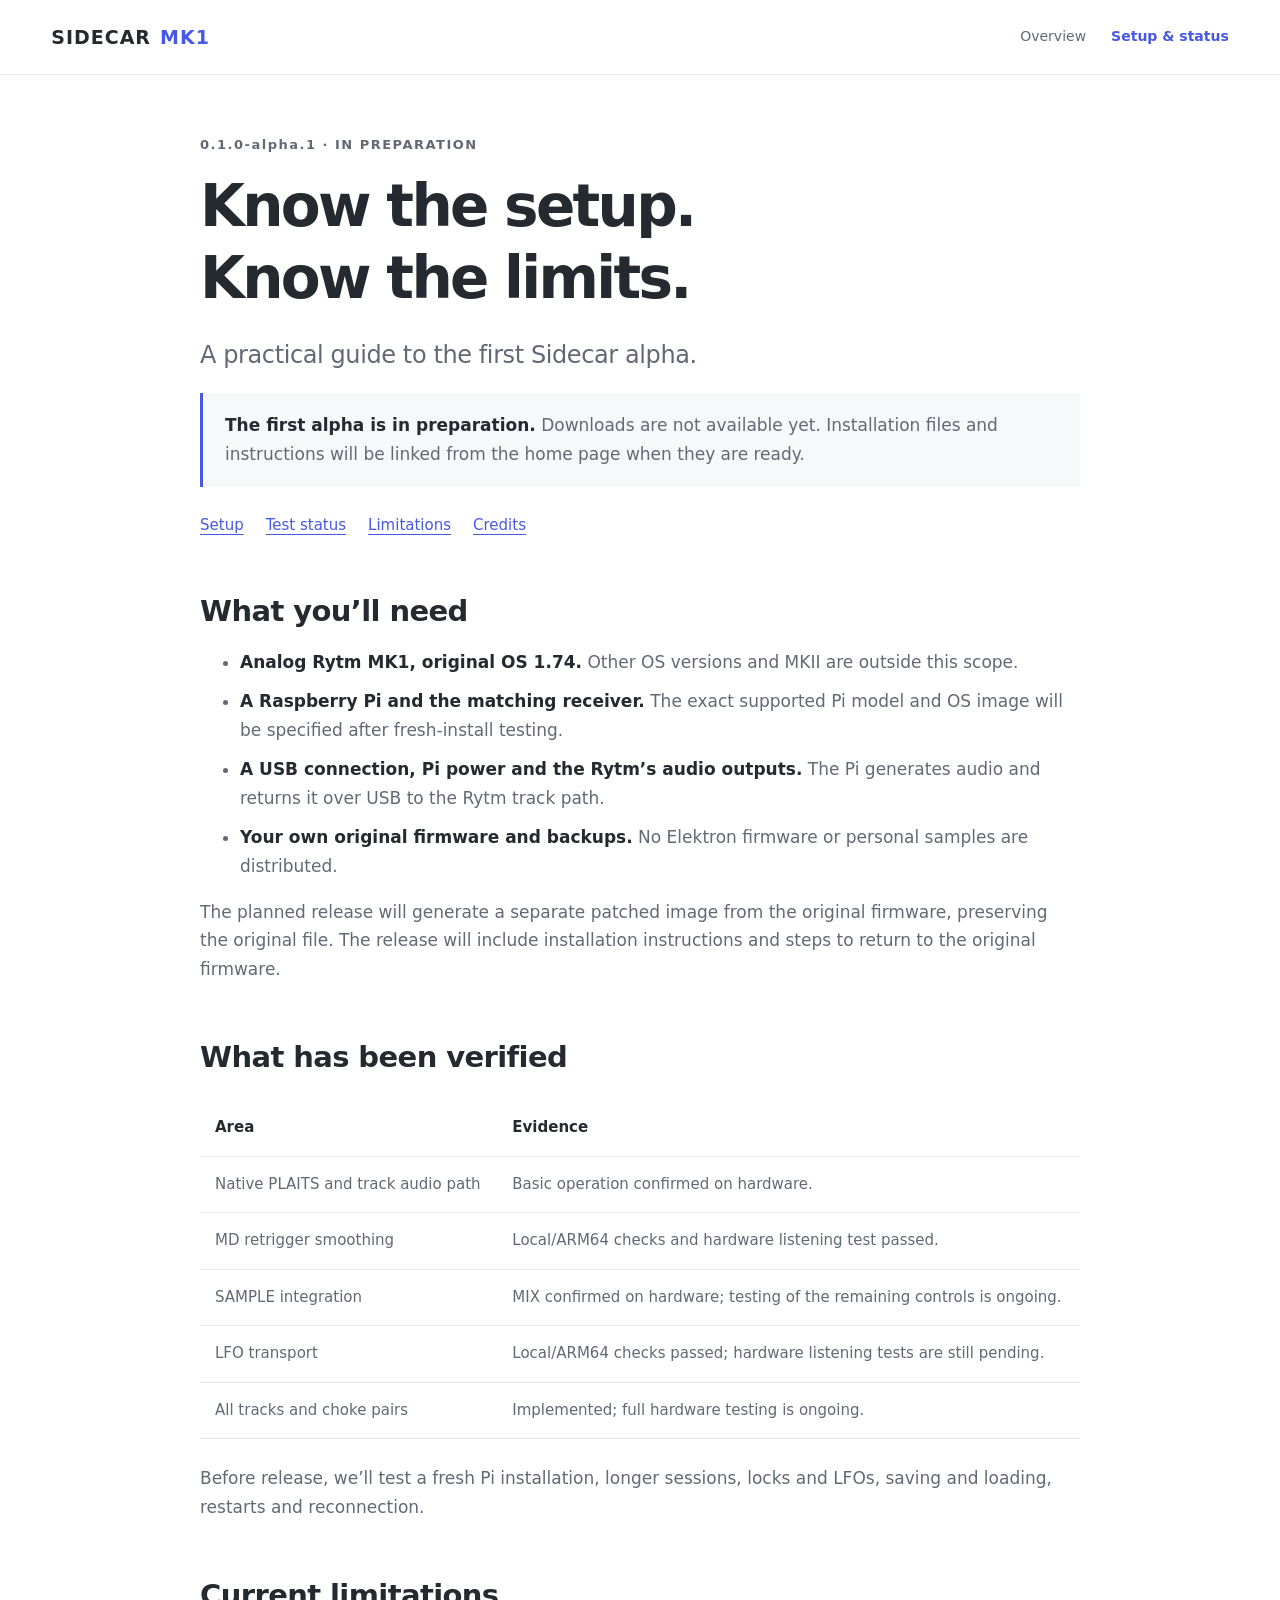
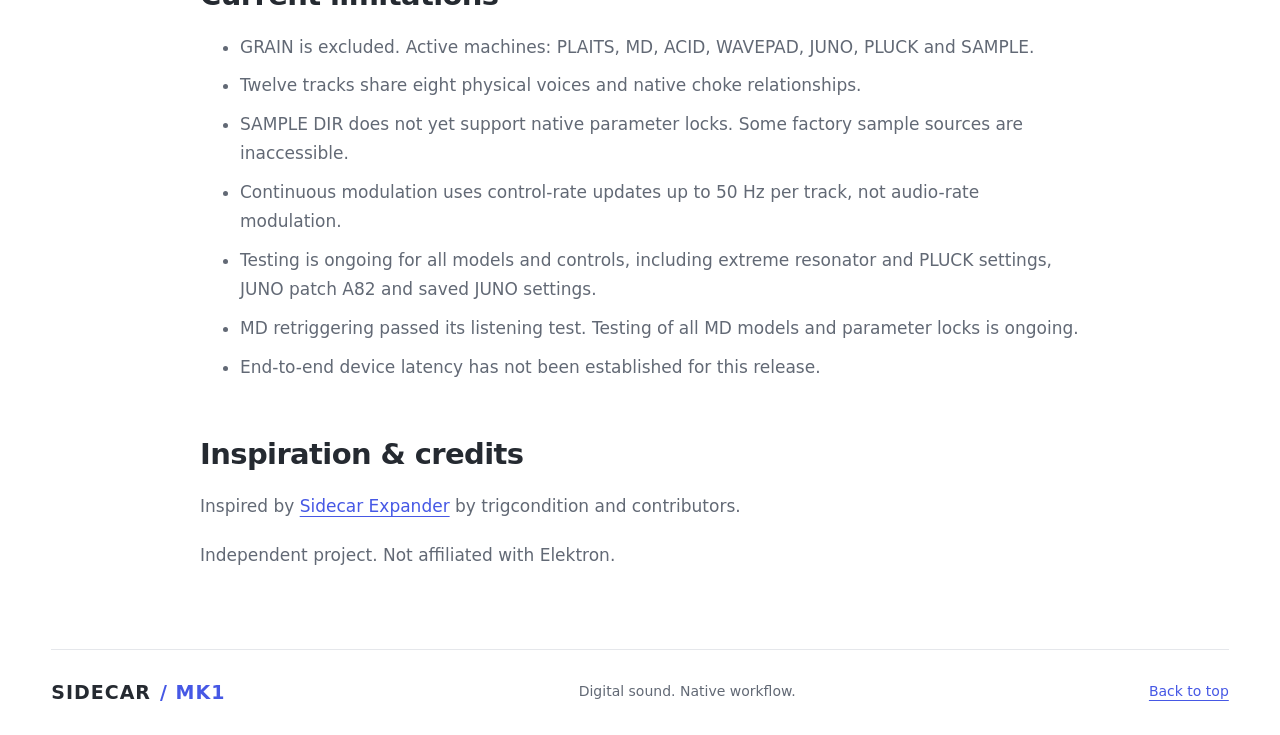
==== site/guide.html @ 12b9b9e6 "Publish Sidecar MK1 website" ====
<!doctype html>
<html lang="en">
<head>
<meta charset="utf-8">
<meta name="viewport" content="width=device-width, initial-scale=1">
<title>Guide &amp; status — MK1 Sidecar</title>
<meta name="description" content="Requirements, alpha scope, hardware verification and credits for Analog Rytm MK1 Sidecar.">
<link rel="icon" href="mark.svg" type="image/svg+xml">
<link rel="stylesheet" href="style.css">
</head>
<body>
<a class="skip" href="#main">Skip to content</a>
<header class="masthead">
<div class="wrap header-inner">
<a class="brand" href="index.html">SIDECAR <span>MK1</span></a>
<nav aria-label="Main navigation">
<a href="index.html">Overview</a>
<a href="guide.html" aria-current="page">Setup &amp; status</a>
</nav>
</div>
</header>
<main class="wrap guide" id="main">
<p class="eyebrow">0.1.0-alpha.1 · IN PREPARATION</p>
<h1>Know the setup.<br>Know the limits.</h1>
<p class="lead">A practical guide to the first Sidecar alpha.</p>
<div class="notice">
<p>
<strong>The first alpha is in preparation.</strong> Downloads are not available yet. Installation files and instructions will be linked from the home page when they are ready.</p>
</div>
<nav aria-label="Guide sections">
<a href="#setup">Setup</a>
<a href="#status">Test status</a>
<a href="#limits">Limitations</a>
<a href="#credits">Credits</a>
</nav>
<h2 id="setup">What you’ll need</h2>
<ul>
<li>
<strong>Analog Rytm MK1, original OS 1.74.</strong> Other OS versions and MKII are outside this scope.</li>
<li>
<strong>A Raspberry Pi and the matching receiver.</strong> The exact supported Pi model and OS image will be specified after fresh-install testing.</li>
<li>
<strong>A USB connection, Pi power and the Rytm’s audio outputs.</strong> The Pi generates audio and returns it over USB to the Rytm track path.</li>
<li>
<strong>Your own original firmware and backups.</strong> No Elektron firmware or personal samples are distributed.</li>
</ul>
<p>The planned release will generate a separate patched image from the original firmware, preserving the original file. The release will include installation instructions and steps to return to the original firmware.</p>
<h2 id="status">What has been verified</h2>
<table>
<thead>
<tr>
<th scope="col">Area</th>
<th scope="col">Evidence</th>
</tr>
</thead>
<tbody>
<tr>
<td>Native PLAITS and track audio path</td>
<td>Basic operation confirmed on hardware.</td>
</tr>
<tr>
<td>MD retrigger smoothing</td>
<td>Local/ARM64 checks and hardware listening test passed.</td>
</tr>
<tr>
<td>SAMPLE integration</td>
<td>MIX confirmed on hardware; testing of the remaining controls is ongoing.</td>
</tr>
<tr>
<td>LFO transport</td>
<td>Local/ARM64 checks passed; hardware listening tests are still pending.</td>
</tr>
<tr>
<td>All tracks and choke pairs</td>
<td>Implemented; full hardware testing is ongoing.</td>
</tr>
</tbody>
</table>
<p>Before release, we’ll test a fresh Pi installation, longer sessions, locks and LFOs, saving and loading, restarts and reconnection.</p>
<h2 id="limits">Current limitations</h2>
<ul>
<li>GRAIN is excluded. Active machines: PLAITS, MD, ACID, WAVEPAD, JUNO, PLUCK and SAMPLE.</li>
<li>Twelve tracks share eight physical voices and native choke relationships.</li>
<li>SAMPLE DIR does not yet support native parameter locks. Some factory sample sources are inaccessible.</li>
<li>Continuous modulation uses control-rate updates up to 50 Hz per track, not audio-rate modulation.</li>
<li>Testing is ongoing for all models and controls, including extreme resonator and PLUCK settings, JUNO patch A82 and saved JUNO settings.</li>
<li>MD retriggering passed its listening test. Testing of all MD models and parameter locks is ongoing.</li>
<li>End-to-end device latency has not been established for this release.</li>
</ul>
<h2 id="credits">Inspiration &amp; credits</h2>
<p>Inspired by <a href="https://trigcondition.github.io/sidecar-expander/">Sidecar Expander</a> by trigcondition and contributors.</p>
<p>Independent project. Not affiliated with Elektron.</p>
</main>
<footer class="wrap footer">
<a class="brand" href="index.html">SIDECAR <span> / MK1</span>
</a>
<p>Digital sound. Native workflow.</p>
<a href="#main">Back to top</a>
</footer>
</body>
</html>
---- site/style.css ----
@charset "UTF-8";
:root {
  color-scheme: light;
  --bg: #fff;
  --text: #252a31;
  --muted: #626975;
  --line: #e5e7eb;
  --surface: #f7f8fa;
  --accent: #4658e5;
  --accent-soft: #a5c2fc;
  --accent-tint: #eef5ff;
  --sans: -apple-system, BlinkMacSystemFont, "SF Pro Text", system-ui, "Segoe UI", sans-serif;
}
* { box-sizing: border-box; }
html { scroll-behavior: smooth; scroll-padding-top: 100px; }
body { margin: 0; background: var(--bg); color: var(--text); font: 17px/1.7 var(--sans); }
[hidden] { display: none !important; }
a { color: var(--accent); text-underline-offset: 4px; }
a:hover { text-decoration-thickness: 2px; }
a:focus-visible { outline: 3px solid var(--accent); outline-offset: 5px; }
img { max-width: 100%; height: auto; }
p { margin: 0 0 20px; }
h1, h2, h3 { line-height: 1.25; margin-top: 0; letter-spacing: -.6px; }
h2 { font-size: 29px; margin-bottom: 19px; font-weight: 650; }
.wrap { width: min(1200px, 92%); margin-inline: auto; }
.skip { position: absolute; top: -100px; left: 1rem; z-index: 30; background: #fff; padding: 12px 20px; }
.skip:focus { top: 10px; }
.masthead { position: sticky; top: 0; z-index: 10; background: #fffffff5; border-bottom: 1px solid var(--line); }
.header-inner { min-height: 74px; display: flex; justify-content: space-between; align-items: center; gap: 25px; }
.brand { color: var(--text); font: 750 19px/1.3 var(--sans); letter-spacing: 1px; text-decoration: none; display: flex; align-items: center; gap: 9px; }
.brand span { color: var(--accent); }
.masthead nav { display: flex; gap: 25px; font-size: 14px; }
.masthead nav a { text-decoration: none; color: var(--muted); }
.masthead nav a[aria-current] { color: var(--accent); font-weight: 600; }
.docs-layout { display: grid; grid-template-columns: 210px minmax(0, 1fr); gap: 65px; }
.sidebar { border-right: 1px solid var(--line); padding-top: 45px; }
.sidebar nav { position: sticky; top: 110px; padding-right: 22px; }
.nav-title { font: 650 13px/1.4 var(--sans); letter-spacing: 1px; margin-bottom: 19px; }
.sidebar a { display: block; color: var(--muted); font-size: 14px; text-decoration: none; padding: 6px 0; }
.sidebar a:hover { color: var(--accent); }
.sidebar-note { border-top: 1px solid var(--line); margin-top: 25px; padding-top: 20px; font-size: 13px; color: var(--muted); }
.home-content { max-width: 850px; padding-top: 58px; min-width: 0; }
.eyebrow { color: var(--accent); font: 600 13px/1.6 var(--sans); letter-spacing: 1.5px; margin-bottom: 14px; }
h1 { font-size: clamp(44px, 5.4vw, 68px); letter-spacing: -2.7px; margin-bottom: 22px; }
h1 span { color: var(--accent); }
.lead { font-size: 24px; line-height: 1.5; font-weight: 450; letter-spacing: -.4px; }
.version { font-size: 14px; color: var(--muted); }
.actions { display: flex; gap: 14px; flex-wrap: wrap; margin: 26px 0 36px; }
.button { border-radius: 5px; padding: 10px 20px; color: #fff; background: var(--accent); border: 1px solid var(--accent); font-size: 15px; font-weight: 600; text-decoration: none; }
.button:hover { background: #3845ca; }
.button.secondary { color: var(--text); background: var(--surface); border-color: var(--line); }
.button.secondary:hover { background: #eceef1; }
.origin { color: var(--muted); font-size: 14px; }
.video-section { margin: 44px 0 12px; }
.video-section > p { color: var(--muted); }
.video-placeholder { position: relative; overflow: hidden; aspect-ratio: 16 / 9; display: flex; flex-direction: column; align-items: center; justify-content: center; padding: 25px; text-align: center; background: #20242a; color: #f5f5f5; border-radius: 7px; }
.video-placeholder > :not(svg) { position: relative; }
.video-illo { position: absolute; left: -2%; width: 104%; top: 50%; transform: translateY(-50%); opacity: .22; --accent: #a5c2fc; --accent-soft: #637ef1; }
.video-wordmark { font: 700 clamp(24px, 3.5vw, 44px)/1.3 var(--sans); letter-spacing: -1px; margin-bottom: 25px; }
.video-wordmark span { color: #a5c2fc; }
.video-placeholder p { font-size: 18px; margin-bottom: 8px; }
.video-placeholder > span { color: #bfc5ce; font-size: 14px; }
.video-player { aspect-ratio: 16 / 9; background: #20242a; border-radius: 7px; overflow: hidden; }
.video-player iframe { display: block; width: 100%; height: 100%; border: 0; }
.video-fallback { margin-top: 12px; font-size: 14px; }
.illo { fill: none; stroke: var(--accent); stroke-width: 1.25; stroke-linecap: round; stroke-linejoin: round; }
.illo * { vector-effect: non-scaling-stroke; }
.illo .soft { stroke: var(--accent-soft); }
.illo .fill-soft { fill: var(--accent-tint); stroke: none; }
.hero-art { margin: 8px 0 38px; padding: 30px 32px; border: 1px solid var(--line); border-radius: 10px; background: radial-gradient(circle at 1px 1px, #e0e3ee 1px, transparent 0) 0 0 / 18px 18px, var(--surface); }
.hero-art svg { display: block; width: 100%; height: auto; }
.hero-signal { stroke-dasharray: 3 12; animation: signal 1.6s linear infinite; }
.pad-hit { animation: pad 3.2s ease-in-out infinite; }
.pad-hit-2 { animation-delay: 1.6s; }
@keyframes signal { to { stroke-dashoffset: -30; } }
@keyframes pad { 0%, 40%, 100% { fill: transparent; } 8% { fill: var(--accent-tint); } }
.feature-art { float: right; width: 220px; margin: 4px 0 18px 34px; padding: 14px; border: 1px solid var(--line); border-radius: 10px; background: var(--surface); }
.feature-art svg { display: block; width: 100%; height: auto; }
.feature::after { content: ""; display: block; clear: both; }
.feature { padding-top: 44px; margin-top: 44px; border-top: 1px solid var(--line); }
.feature .eyebrow { margin-bottom: 10px; }
.machine-list { display: grid; grid-template-columns: 1fr 1fr; gap: 14px; margin: 27px 0 20px; }
.machine-list > div { display: grid; grid-template-columns: 48px 1fr; column-gap: 16px; align-items: center; padding: 16px 18px; border: 1px solid var(--line); border-radius: 8px; background: var(--bg); transition: border-color .2s, background .2s; }
.machine-list > div:hover { border-color: var(--accent-soft); background: var(--accent-tint); }
.machine-list > div:last-child:nth-child(odd) { grid-column: 1 / -1; }
.machine-icon { grid-row: span 2; width: 48px; height: 48px; }
.machine-list dt { font: 650 16px/1.5 var(--sans); margin-bottom: 5px; }
.machine-list dd { margin: 0; color: var(--muted); font-size: 15px; }
.note { font-size: 14px; color: var(--muted); }
.badge { display: inline-block; margin-right: 7px; padding: 2px 8px; border-radius: 4px; font-size: 12px; font-weight: 600; color: #303ca3; background: #eef5ff; }
.signal-flow { list-style: none; display: grid; grid-template-columns: repeat(3, 1fr); border: 1px solid var(--line); border-radius: 6px; background: var(--surface); padding: 0; margin: 28px 0 0; }
.signal-flow li { position: relative; padding: 22px; border-right: 1px solid var(--line); }
.signal-flow li:not(:last-child)::after { content: ""; position: absolute; right: -7px; top: 50%; width: 12px; height: 12px; border-top: 1px solid var(--accent-soft); border-right: 1px solid var(--accent-soft); background: var(--surface); transform: translateY(-50%) rotate(45deg); z-index: 1; }
.flow-icon { display: block; width: 64px; height: 44px; margin-bottom: 14px; }
.signal-flow li:last-child { border: 0; }
.signal-flow strong { display: block; font-size: 18px; margin-bottom: 7px; }
.signal-flow span { font-size: 14px; color: var(--muted); display: block; }
/* Native disclosure controls keep every machine accessible without JavaScript. */
.screen-gallery { display: grid; gap: 10px; margin-top: 27px; }
.screen-machine { border: 1px solid var(--line); border-radius: 8px; background: var(--bg); overflow: hidden; transition: border-color .2s; }
.screen-machine:hover, .screen-machine[open] { border-color: var(--accent-soft); }
.screen-machine summary { display: flex; align-items: center; gap: 16px; padding: 14px 18px; cursor: pointer; list-style: none; transition: background .2s; }
.screen-machine summary::-webkit-details-marker { display: none; }
.screen-machine summary:hover, .screen-machine[open] summary { background: var(--accent-tint); }
.screen-machine summary:focus-visible { outline: 3px solid var(--accent); outline-offset: -3px; }
.screen-icon { flex: none; width: 36px; height: 36px; }
.screen-name { font: 650 16px/1.5 var(--sans); }
.screen-machine[open] .screen-name { color: var(--accent); }
.screen-summary { color: var(--muted); font: 600 12px/1.6 var(--sans); letter-spacing: 1.5px; }
.screen-toggle { flex: none; width: 16px; height: 16px; margin-left: auto; }
.screen-toggle-v { transform-origin: 8px 8px; transition: transform .2s; }
.screen-machine[open] .screen-toggle-v { transform: rotate(90deg); }
.screen-pair { display: grid; grid-template-columns: repeat(2, minmax(0, 1fr)); gap: 22px; padding: 22px 18px; border-top: 1px solid var(--line); background: var(--surface); }
.screen-panel { margin: 0; min-width: 0; }
.screen-panel figcaption { margin-bottom: 10px; color: var(--accent); font: 600 12px/1.6 var(--sans); letter-spacing: 1.5px; }
.screen-panel a { display: block; padding: 12px; border: 1px solid #20242a; border-radius: 7px; background: #20242a; box-shadow: inset 0 0 0 4px #20242a, inset 0 0 0 5px #a5c2fc33; transition: border-color .2s; }
.screen-panel a:hover { border-color: var(--accent-soft); }
.screen-panel a:focus-visible { outline: 3px solid var(--accent); outline-offset: 3px; }
.screen-panel img { display: block; width: 100%; height: auto; image-rendering: pixelated; }
.screen-note { margin: 0; padding: 0 18px 20px; background: var(--surface); font-size: 14px; color: var(--muted); }
.resource-links { display: grid; gap: 0; }
.resource-links a { text-decoration: none; padding: 17px 0; border-bottom: 1px solid var(--line); }
.resource-links strong, .resource-links span { display: block; }
.resource-links strong { font-size: 16px; }
.resource-links span { font-size: 14px; color: var(--muted); }
.resource-links a:hover strong { text-decoration: underline; }
.page-footer { margin-top: 55px; padding: 28px 0 45px; border-top: 1px solid var(--line); }
.page-footer p { font-size: 13px; color: var(--muted); margin-bottom: 10px; }
.guide { max-width: 880px; padding-block: 60px; }
.guide h1 { font-size: clamp(40px, 5vw, 58px); }
.guide h2 { margin-top: 55px; }
.guide p, .guide li { color: var(--muted); }
.guide strong { color: var(--text); }
.guide li { margin-bottom: 10px; }
.guide code { font: 14px var(--sans); overflow-wrap: anywhere; }
.guide .notice { border-left: 3px solid var(--accent); padding: 18px 22px; background: var(--surface); margin-bottom: 26px; }
.guide .notice p { margin: 0; }
.guide nav { display: flex; flex-wrap: wrap; gap: 22px; font-size: 15px; }
.guide table { border-collapse: collapse; width: 100%; margin: 25px 0; font-size: 15px; }
.guide td, .guide th { text-align: left; padding: 15px; border-bottom: 1px solid var(--line); vertical-align: top; }
.guide td { color: var(--muted); }
.footer { border-top: 1px solid var(--line); padding-block: 30px; display: flex; gap: 25px; justify-content: space-between; font-size: 14px; }
.footer p { color: var(--muted); margin: 0; }
@media (max-width: 960px) {
  .feature-art { width: 180px; margin-left: 24px; }
  .docs-layout { grid-template-columns: 175px minmax(0, 1fr); gap: 35px; }
  .signal-flow li { padding: 16px; }
}
@media (max-width: 720px) {
  .screen-pair { grid-template-columns: 1fr; gap: 18px; padding: 18px 16px; }
  .screen-machine summary { gap: 12px; padding: 12px 16px; }
  .screen-icon { width: 30px; height: 30px; }
  .screen-summary { display: none; }
  .screen-note { padding: 0 16px 18px; }
  .wrap { width: 90%; }
  .header-inner { min-height: 68px; gap: 12px; }
  .brand { font-size: 16px; }
  .masthead nav { font-size: 13px; gap: 15px; }
  .docs-layout { display: block; }
  .sidebar { border-right: 0; border-bottom: 1px solid var(--line); padding: 16px 0; }
  .sidebar nav { position: static; display: flex; gap: 8px 20px; flex-wrap: wrap; padding: 0; }
  .sidebar a { font-size: 13px; padding: 2px 0; }
  .nav-title, .sidebar-note { display: none; }
  .home-content { padding-top: 38px; }
  h1 { font-size: 46px; letter-spacing: -2px; }
  .lead { font-size: 21px; }
  h2 { font-size: 26px; }
  .feature { padding-top: 30px; margin-top: 32px; }
  .machine-list { grid-template-columns: 1fr; gap: 10px; }
  .machine-list > div:last-child:nth-child(odd) { grid-column: auto; }
  .feature-art { float: none; width: 100%; max-width: 260px; margin: 4px 0 22px; }
  .hero-art { padding: 16px 14px 10px; }
  .signal-flow li:not(:last-child)::after { right: auto; left: 28px; top: auto; bottom: -7px; transform: rotate(135deg); }
  .machine-list dd { font-size: 14px; }
  .video-placeholder { padding: 18px; }
  .video-wordmark { margin-bottom: 16px; }
  .video-placeholder p { font-size: 16px; }
  .video-placeholder > span { font-size: 12px; }
  .signal-flow { grid-template-columns: 1fr; }
  .signal-flow li { border-right: 0; border-bottom: 1px solid var(--line); }
  .guide { padding-block: 40px; }
  .guide th, .guide td { padding: 10px 7px; font-size: 14px; }
  .footer { flex-wrap: wrap; }
}
@media (max-width: 380px) {
  .header-inner { flex-wrap: wrap; padding-block: 13px; }
  .video-placeholder > span { display: none; }
}
@media (prefers-reduced-motion: reduce) {
  html { scroll-behavior: auto; }
  .hero-signal, .pad-hit { animation: none; }
  .machine-list > div, .screen-machine, .screen-machine summary, .screen-toggle-v, .screen-panel a { transition: none; }
}
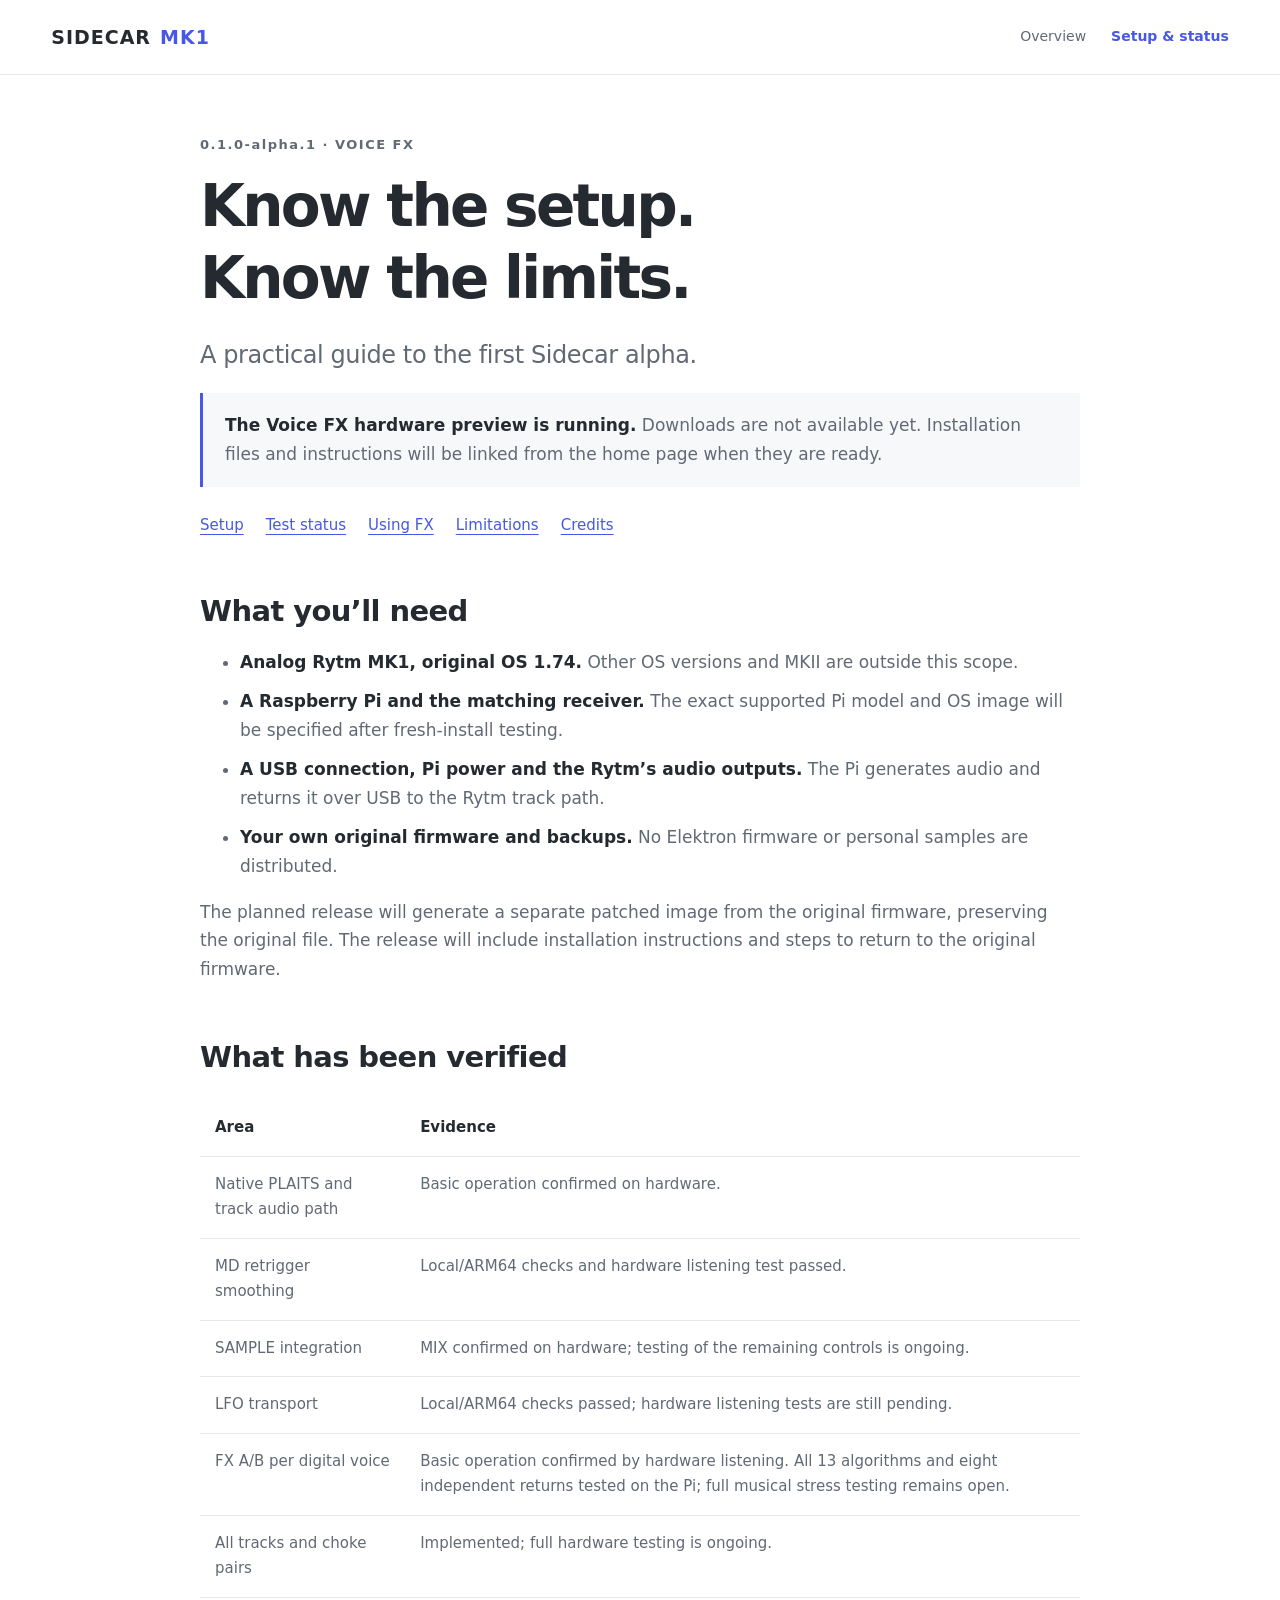
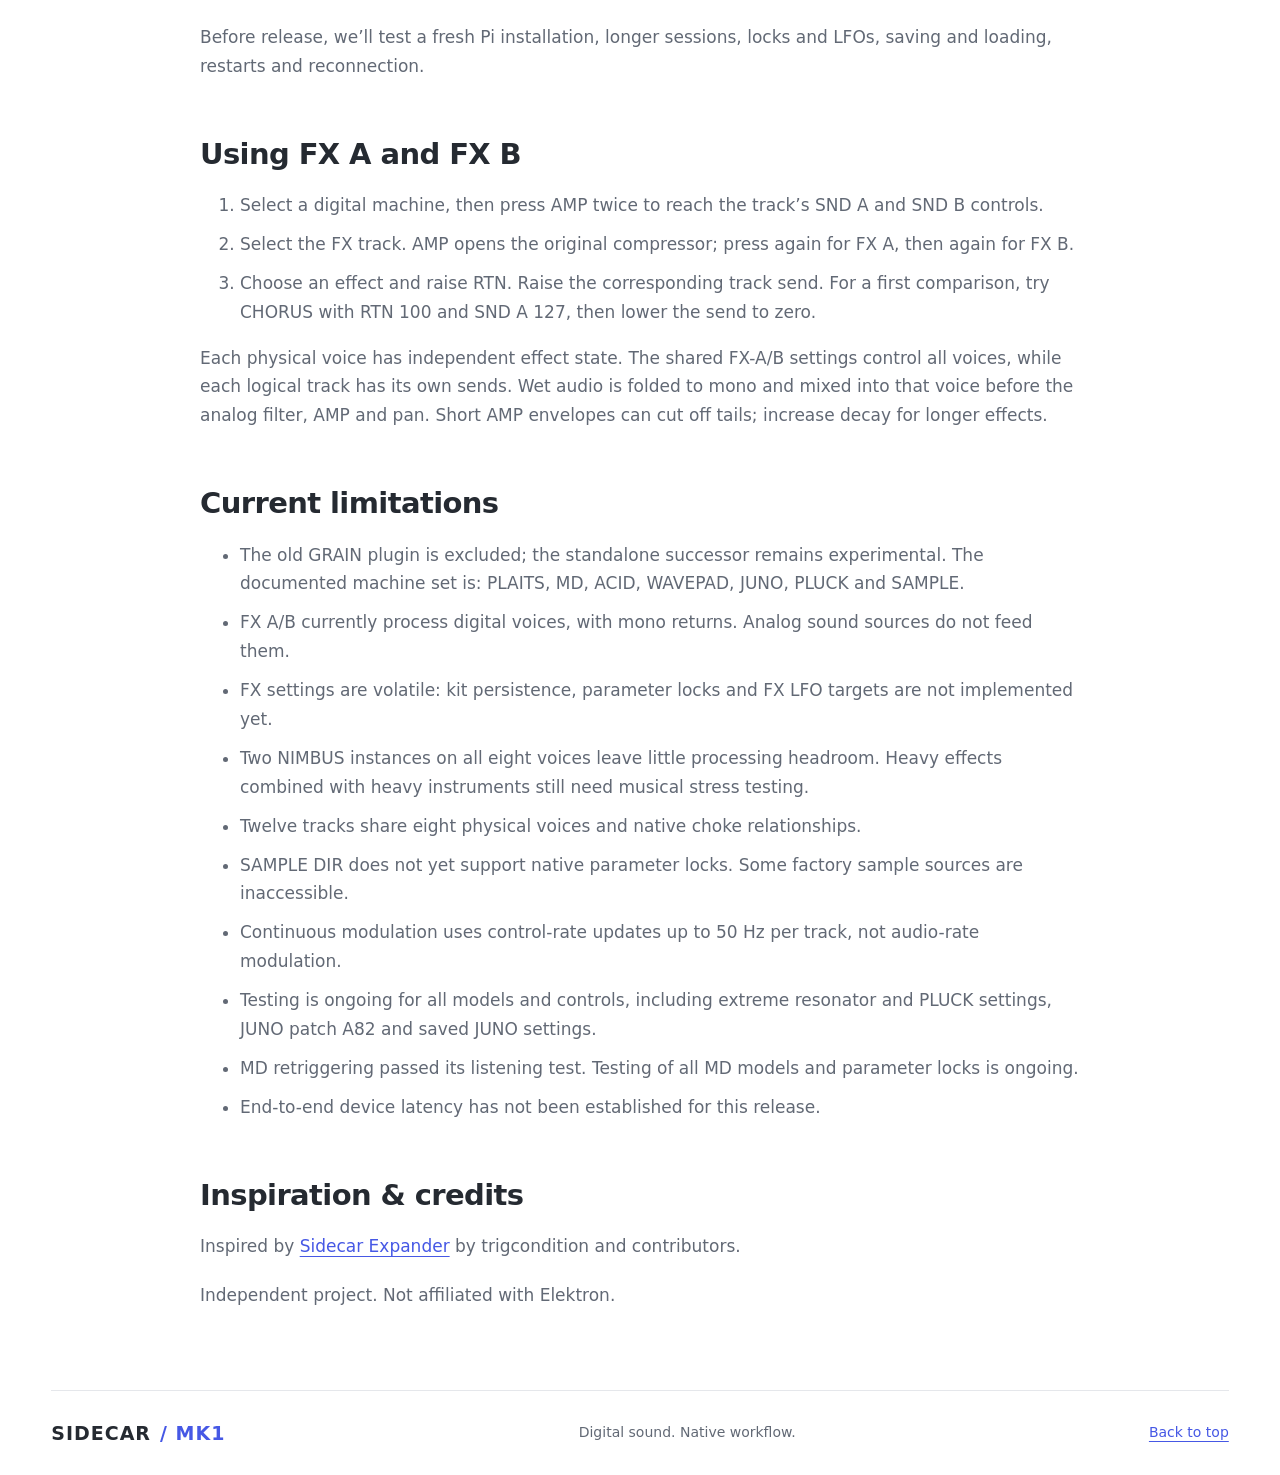
==== commit 92a743a9: "0.1.0-alpha.1 – Voice FX" ====
--- a/site/guide.html
+++ b/site/guide.html
@@ -20,16 +20,17 @@
 </div>
 </header>
 <main class="wrap guide" id="main">
-<p class="eyebrow">0.1.0-alpha.1 · IN PREPARATION</p>
+<p class="eyebrow">0.1.0-alpha.1 · VOICE FX</p>
 <h1>Know the setup.<br>Know the limits.</h1>
 <p class="lead">A practical guide to the first Sidecar alpha.</p>
 <div class="notice">
 <p>
-<strong>The first alpha is in preparation.</strong> Downloads are not available yet. Installation files and instructions will be linked from the home page when they are ready.</p>
+<strong>The Voice FX hardware preview is running.</strong> Downloads are not available yet. Installation files and instructions will be linked from the home page when they are ready.</p>
 </div>
 <nav aria-label="Guide sections">
 <a href="#setup">Setup</a>
 <a href="#status">Test status</a>
+<a href="#effects">Using FX</a>
 <a href="#limits">Limitations</a>
 <a href="#credits">Credits</a>
 </nav>
@@ -71,15 +72,29 @@
 <td>Local/ARM64 checks passed; hardware listening tests are still pending.</td>
 </tr>
 <tr>
+<td>FX A/B per digital voice</td>
+<td>Basic operation confirmed by hardware listening. All 13 algorithms and eight independent returns tested on the Pi; full musical stress testing remains open.</td>
+</tr>
+<tr>
 <td>All tracks and choke pairs</td>
 <td>Implemented; full hardware testing is ongoing.</td>
 </tr>
 </tbody>
 </table>
 <p>Before release, we’ll test a fresh Pi installation, longer sessions, locks and LFOs, saving and loading, restarts and reconnection.</p>
+<h2 id="effects">Using FX A and FX B</h2>
+<ol>
+<li>Select a digital machine, then press AMP twice to reach the track’s SND A and SND B controls.</li>
+<li>Select the FX track. AMP opens the original compressor; press again for FX A, then again for FX B.</li>
+<li>Choose an effect and raise RTN. Raise the corresponding track send. For a first comparison, try CHORUS with RTN 100 and SND A 127, then lower the send to zero.</li>
+</ol>
+<p>Each physical voice has independent effect state. The shared FX-A/B settings control all voices, while each logical track has its own sends. Wet audio is folded to mono and mixed into that voice before the analog filter, AMP and pan. Short AMP envelopes can cut off tails; increase decay for longer effects.</p>
 <h2 id="limits">Current limitations</h2>
 <ul>
-<li>GRAIN is excluded. Active machines: PLAITS, MD, ACID, WAVEPAD, JUNO, PLUCK and SAMPLE.</li>
+<li>The old GRAIN plugin is excluded; the standalone successor remains experimental. The documented machine set is: PLAITS, MD, ACID, WAVEPAD, JUNO, PLUCK and SAMPLE.</li>
+<li>FX A/B currently process digital voices, with mono returns. Analog sound sources do not feed them.</li>
+<li>FX settings are volatile: kit persistence, parameter locks and FX LFO targets are not implemented yet.</li>
+<li>Two NIMBUS instances on all eight voices leave little processing headroom. Heavy effects combined with heavy instruments still need musical stress testing.</li>
 <li>Twelve tracks share eight physical voices and native choke relationships.</li>
 <li>SAMPLE DIR does not yet support native parameter locks. Some factory sample sources are inaccessible.</li>
 <li>Continuous modulation uses control-rate updates up to 50 Hz per track, not audio-rate modulation.</li>
